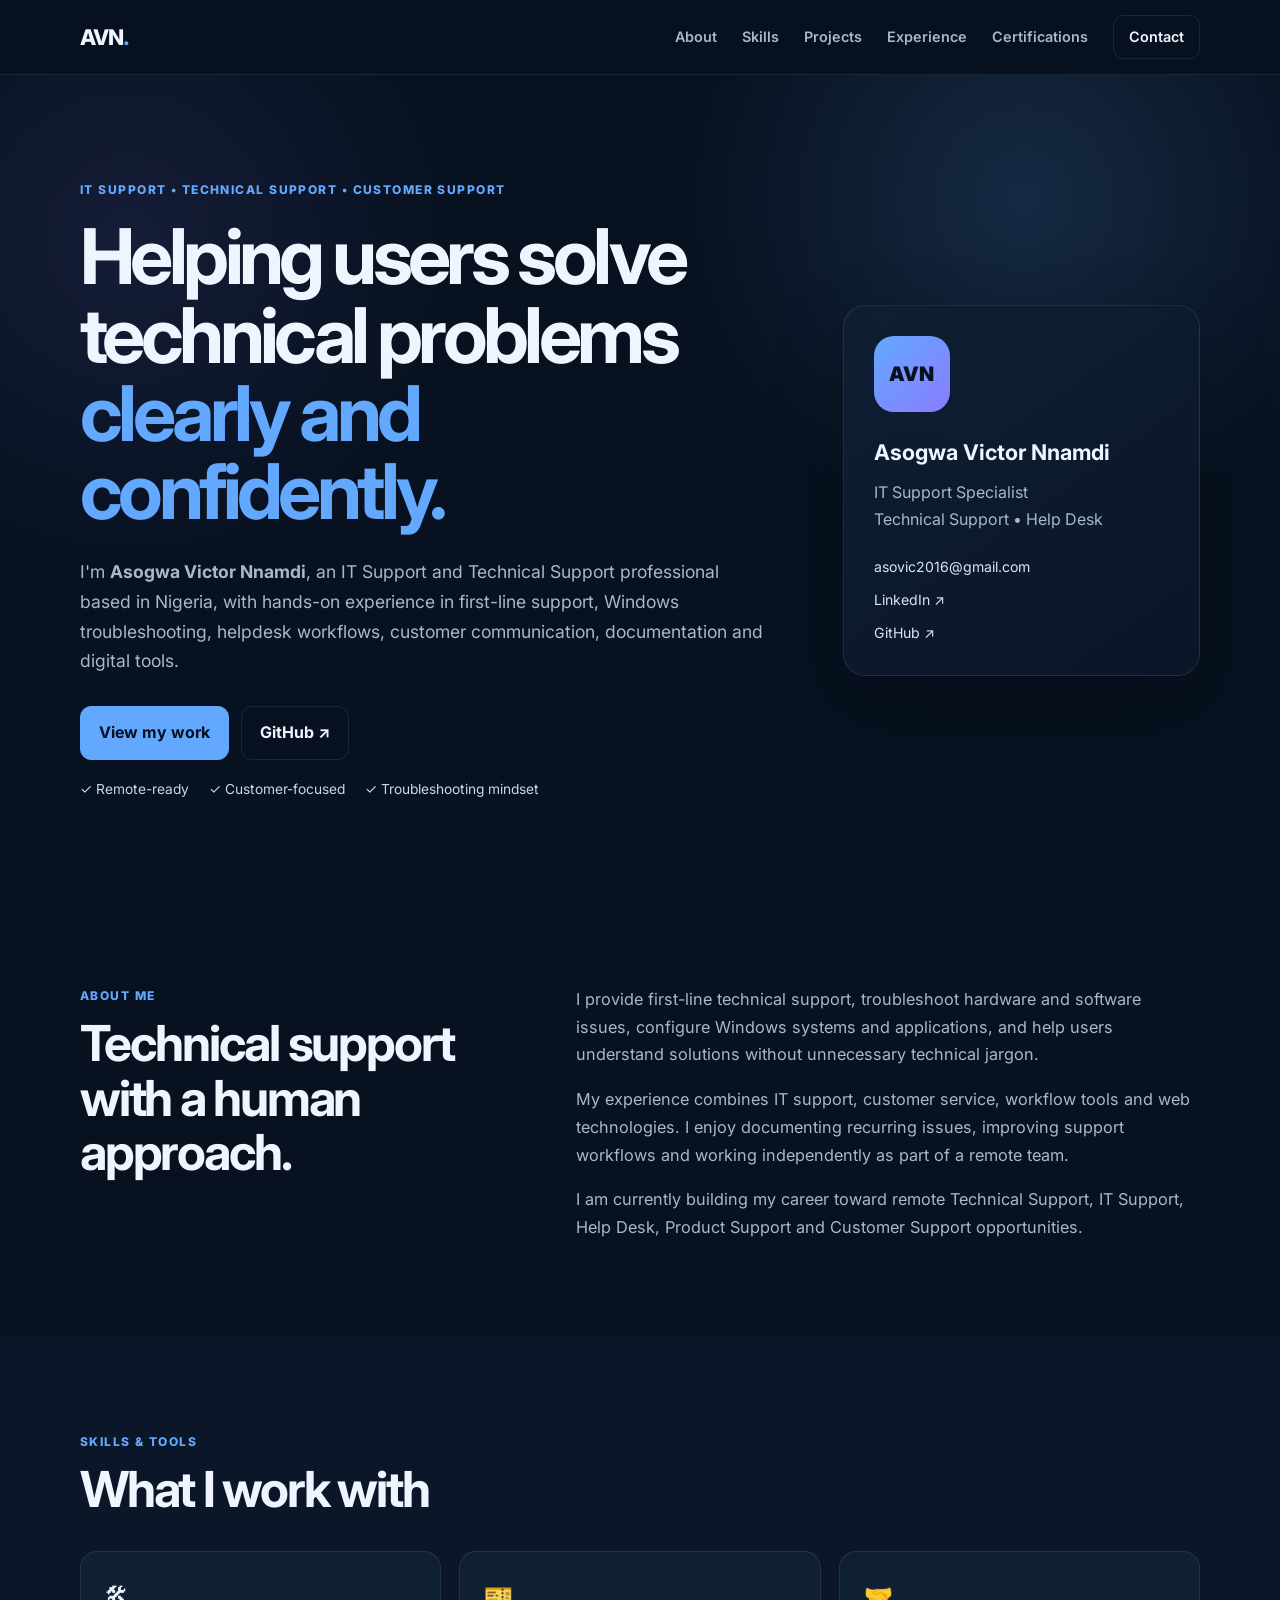
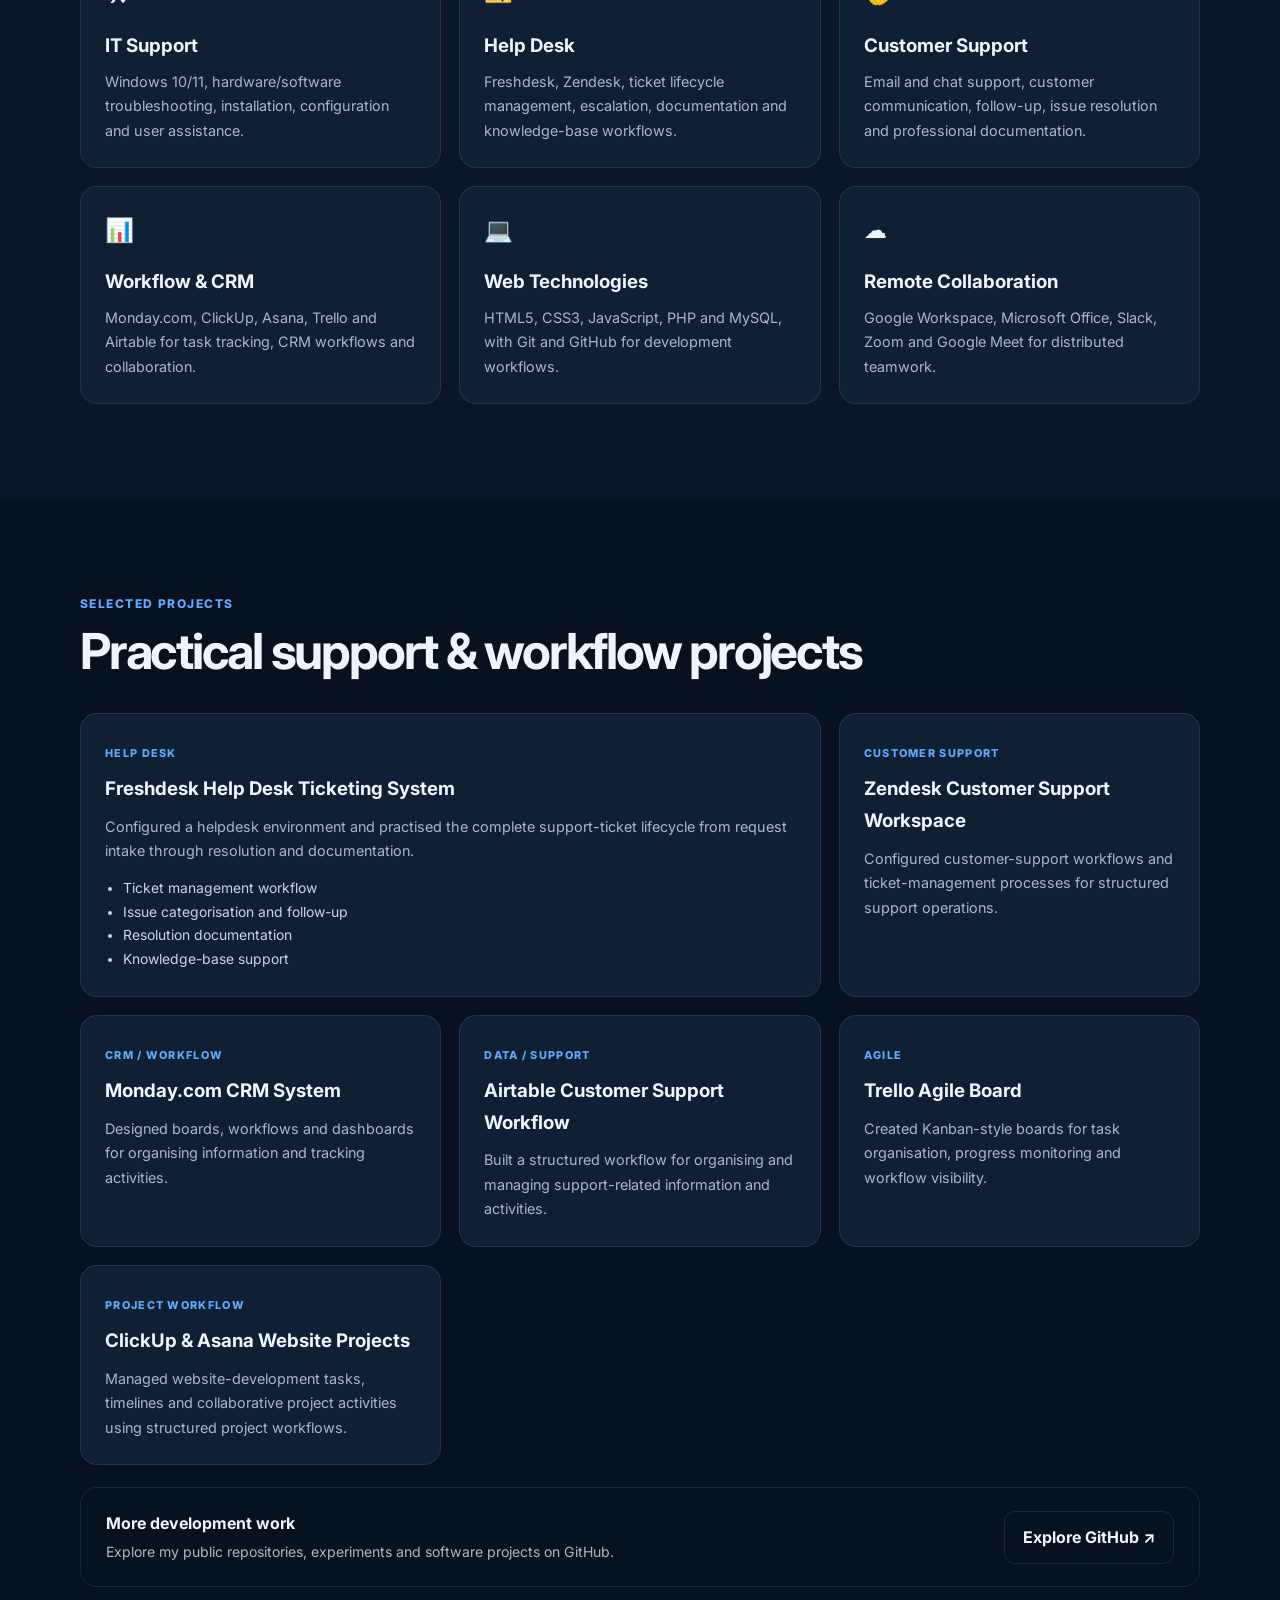
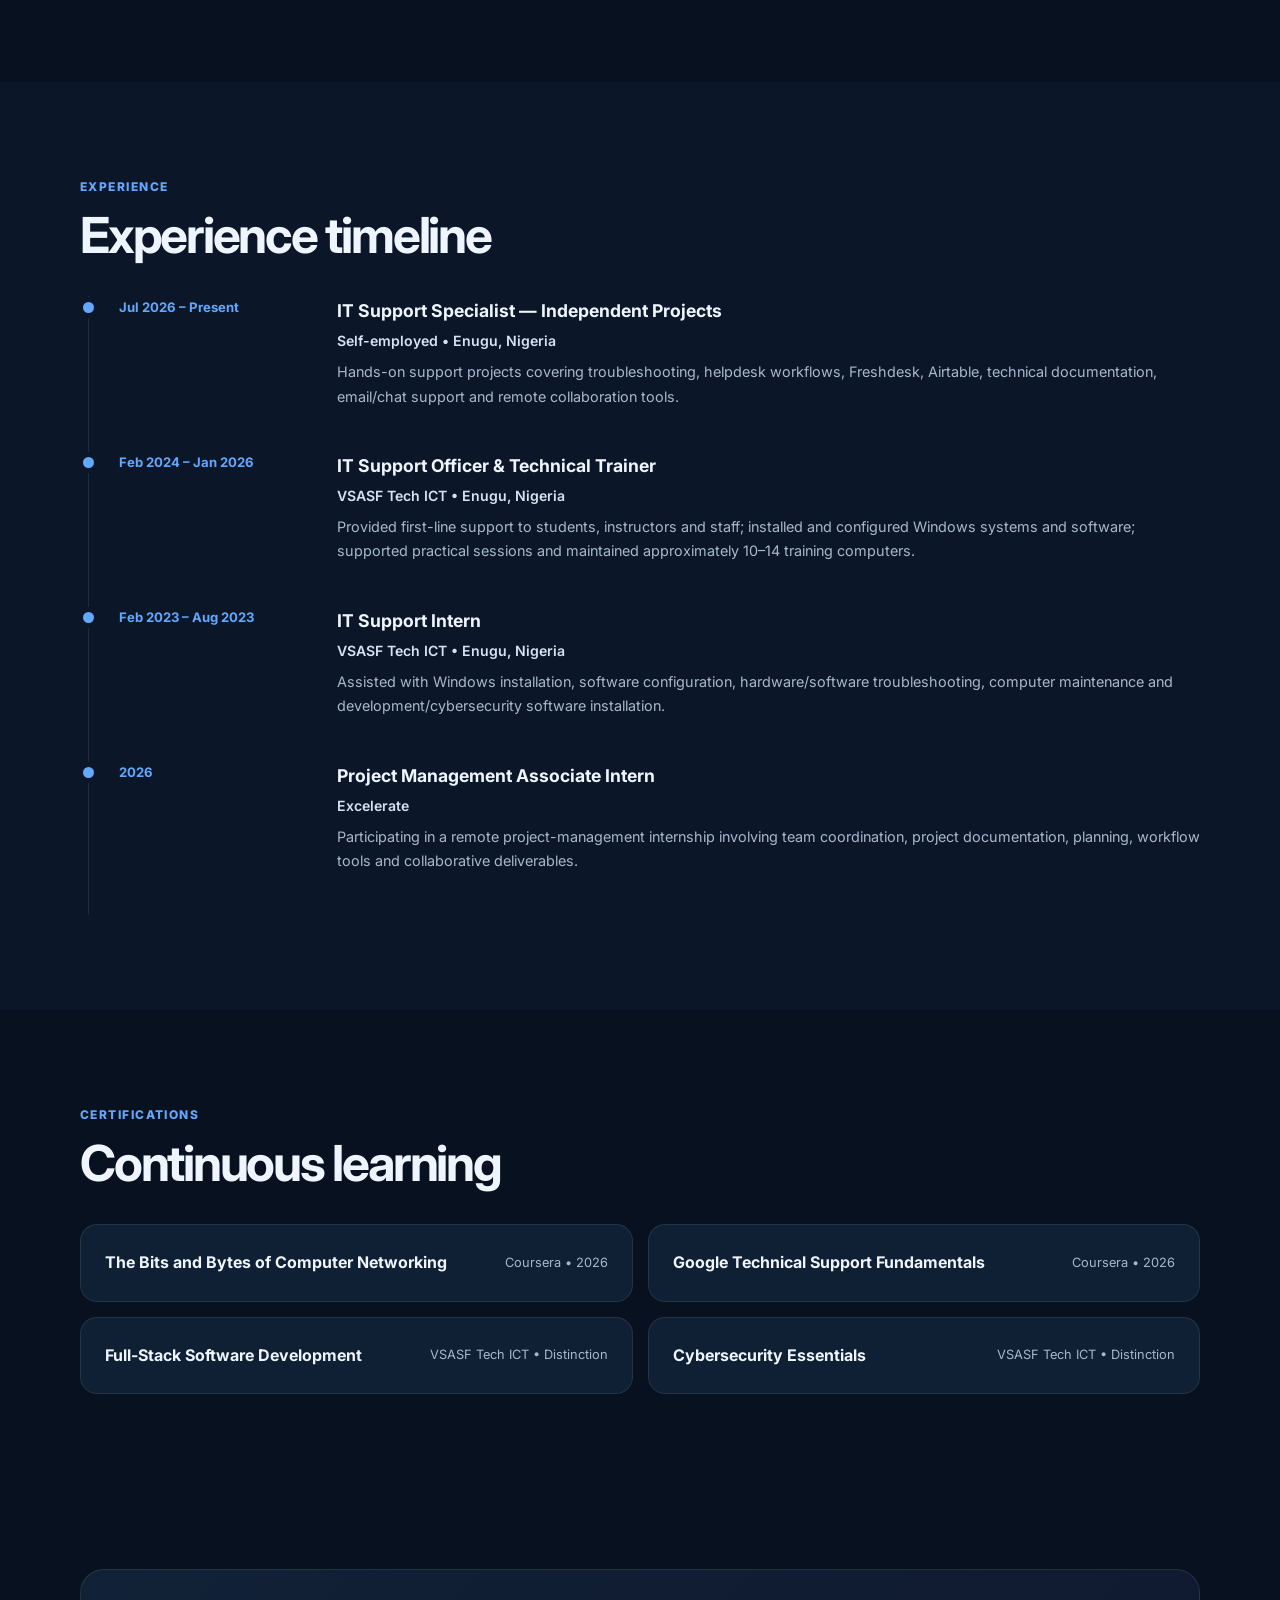
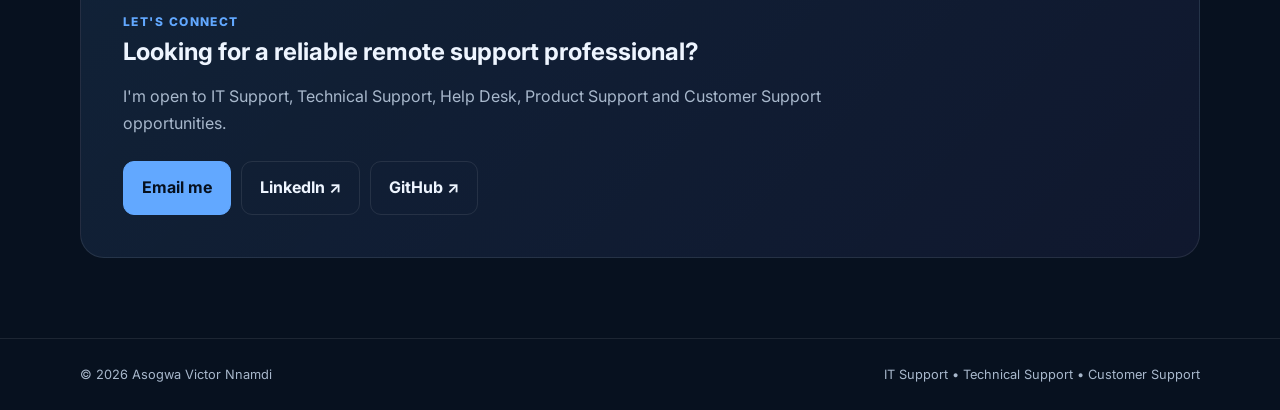
==== index.html @ 57d6f4da "Add files via upload" ====
<!DOCTYPE html>
<html lang="en">
<head>
  <meta charset="UTF-8">
  <meta name="viewport" content="width=device-width, initial-scale=1.0">
  <meta name="description" content="Asogwa Victor Nnamdi — IT Support Specialist, Technical Support and Customer Support professional.">
  <title>Asogwa Victor Nnamdi | IT Support & Technical Support</title>
  <link rel="preconnect" href="https://fonts.googleapis.com">
  <link rel="preconnect" href="https://fonts.gstatic.com" crossorigin>
  <link href="https://fonts.googleapis.com/css2?family=Inter:wght@400;500;600;700;800&display=swap" rel="stylesheet">
  <link rel="stylesheet" href="style.css">
</head>
<body>
  <header class="nav-wrap">
    <nav class="nav container">
      <a class="brand" href="#home">AVN<span>.</span></a>
      <button class="menu-btn" aria-label="Open menu">☰</button>
      <div class="nav-links">
        <a href="#about">About</a>
        <a href="#skills">Skills</a>
        <a href="#projects">Projects</a>
        <a href="#experience">Experience</a>
        <a href="#certifications">Certifications</a>
        <a href="#contact" class="nav-cta">Contact</a>
      </div>
    </nav>
  </header>

  <main>
    <section id="home" class="hero">
      <div class="container hero-grid">
        <div>
          <p class="eyebrow">IT SUPPORT • TECHNICAL SUPPORT • CUSTOMER SUPPORT</p>
          <h1>Helping users solve technical problems <span>clearly and confidently.</span></h1>
          <p class="hero-text">
            I'm <strong>Asogwa Victor Nnamdi</strong>, an IT Support and Technical Support professional
            based in Nigeria, with hands-on experience in first-line support, Windows troubleshooting,
            helpdesk workflows, customer communication, documentation and digital tools.
          </p>
          <div class="hero-actions">
            <a class="btn primary" href="#projects">View my work</a>
            <a class="btn secondary" href="https://github.com/asovic25" target="_blank" rel="noopener">GitHub ↗</a>
          </div>
          <div class="quick-points">
            <span>✓ Remote-ready</span>
            <span>✓ Customer-focused</span>
            <span>✓ Troubleshooting mindset</span>
          </div>
        </div>
        <aside class="hero-card">
          <div class="avatar">AVN</div>
          <h2>Asogwa Victor Nnamdi</h2>
          <p>IT Support Specialist<br>Technical Support • Help Desk</p>
          <div class="contact-mini">
            <a href="mailto:asovic2016@gmail.com">asovic2016@gmail.com</a>
            <a href="https://linkedin.com/in/asogwavictornnamdi" target="_blank" rel="noopener">LinkedIn ↗</a>
            <a href="https://github.com/asovic25" target="_blank" rel="noopener">GitHub ↗</a>
          </div>
        </aside>
      </div>
    </section>

    <section id="about" class="section">
      <div class="container two-col">
        <div>
          <p class="section-kicker">ABOUT ME</p>
          <h2>Technical support with a human approach.</h2>
        </div>
        <div class="about-copy">
          <p>
            I provide first-line technical support, troubleshoot hardware and software issues,
            configure Windows systems and applications, and help users understand solutions without
            unnecessary technical jargon.
          </p>
          <p>
            My experience combines IT support, customer service, workflow tools and web technologies.
            I enjoy documenting recurring issues, improving support workflows and working independently
            as part of a remote team.
          </p>
          <p>
            I am currently building my career toward remote Technical Support, IT Support, Help Desk,
            Product Support and Customer Support opportunities.
          </p>
        </div>
      </div>
    </section>

    <section id="skills" class="section alt">
      <div class="container">
        <p class="section-kicker">SKILLS & TOOLS</p>
        <h2>What I work with</h2>
        <div class="skill-grid">
          <article class="skill-card">
            <div class="icon">🛠</div>
            <h3>IT Support</h3>
            <p>Windows 10/11, hardware/software troubleshooting, installation, configuration and user assistance.</p>
          </article>
          <article class="skill-card">
            <div class="icon">🎫</div>
            <h3>Help Desk</h3>
            <p>Freshdesk, Zendesk, ticket lifecycle management, escalation, documentation and knowledge-base workflows.</p>
          </article>
          <article class="skill-card">
            <div class="icon">🤝</div>
            <h3>Customer Support</h3>
            <p>Email and chat support, customer communication, follow-up, issue resolution and professional documentation.</p>
          </article>
          <article class="skill-card">
            <div class="icon">📊</div>
            <h3>Workflow & CRM</h3>
            <p>Monday.com, ClickUp, Asana, Trello and Airtable for task tracking, CRM workflows and collaboration.</p>
          </article>
          <article class="skill-card">
            <div class="icon">💻</div>
            <h3>Web Technologies</h3>
            <p>HTML5, CSS3, JavaScript, PHP and MySQL, with Git and GitHub for development workflows.</p>
          </article>
          <article class="skill-card">
            <div class="icon">☁</div>
            <h3>Remote Collaboration</h3>
            <p>Google Workspace, Microsoft Office, Slack, Zoom and Google Meet for distributed teamwork.</p>
          </article>
        </div>
      </div>
    </section>

    <section id="projects" class="section">
      <div class="container">
        <p class="section-kicker">SELECTED PROJECTS</p>
        <h2>Practical support & workflow projects</h2>
        <div class="project-grid">
          <article class="project-card featured">
            <span class="tag">HELP DESK</span>
            <h3>Freshdesk Help Desk Ticketing System</h3>
            <p>Configured a helpdesk environment and practised the complete support-ticket lifecycle from request intake through resolution and documentation.</p>
            <ul>
              <li>Ticket management workflow</li>
              <li>Issue categorisation and follow-up</li>
              <li>Resolution documentation</li>
              <li>Knowledge-base support</li>
            </ul>
          </article>
          <article class="project-card">
            <span class="tag">CUSTOMER SUPPORT</span>
            <h3>Zendesk Customer Support Workspace</h3>
            <p>Configured customer-support workflows and ticket-management processes for structured support operations.</p>
          </article>
          <article class="project-card">
            <span class="tag">CRM / WORKFLOW</span>
            <h3>Monday.com CRM System</h3>
            <p>Designed boards, workflows and dashboards for organising information and tracking activities.</p>
          </article>
          <article class="project-card">
            <span class="tag">DATA / SUPPORT</span>
            <h3>Airtable Customer Support Workflow</h3>
            <p>Built a structured workflow for organising and managing support-related information and activities.</p>
          </article>
          <article class="project-card">
            <span class="tag">AGILE</span>
            <h3>Trello Agile Board</h3>
            <p>Created Kanban-style boards for task organisation, progress monitoring and workflow visibility.</p>
          </article>
          <article class="project-card">
            <span class="tag">PROJECT WORKFLOW</span>
            <h3>ClickUp & Asana Website Projects</h3>
            <p>Managed website-development tasks, timelines and collaborative project activities using structured project workflows.</p>
          </article>
        </div>
        <div class="github-strip">
          <div>
            <strong>More development work</strong>
            <p>Explore my public repositories, experiments and software projects on GitHub.</p>
          </div>
          <a class="btn secondary" href="https://github.com/asovic25" target="_blank" rel="noopener">Explore GitHub ↗</a>
        </div>
      </div>
    </section>

    <section id="experience" class="section alt">
      <div class="container">
        <p class="section-kicker">EXPERIENCE</p>
        <h2>Experience timeline</h2>
        <div class="timeline">
          <article class="timeline-item">
            <div class="date">Jul 2026 – Present</div>
            <div class="timeline-content">
              <h3>IT Support Specialist — Independent Projects</h3>
              <p class="company">Self-employed • Enugu, Nigeria</p>
              <p>Hands-on support projects covering troubleshooting, helpdesk workflows, Freshdesk, Airtable, technical documentation, email/chat support and remote collaboration tools.</p>
            </div>
          </article>
          <article class="timeline-item">
            <div class="date">Feb 2024 – Jan 2026</div>
            <div class="timeline-content">
              <h3>IT Support Officer & Technical Trainer</h3>
              <p class="company">VSASF Tech ICT • Enugu, Nigeria</p>
              <p>Provided first-line support to students, instructors and staff; installed and configured Windows systems and software; supported practical sessions and maintained approximately 10–14 training computers.</p>
            </div>
          </article>
          <article class="timeline-item">
            <div class="date">Feb 2023 – Aug 2023</div>
            <div class="timeline-content">
              <h3>IT Support Intern</h3>
              <p class="company">VSASF Tech ICT • Enugu, Nigeria</p>
              <p>Assisted with Windows installation, software configuration, hardware/software troubleshooting, computer maintenance and development/cybersecurity software installation.</p>
            </div>
          </article>
          <article class="timeline-item">
            <div class="date">2026</div>
            <div class="timeline-content">
              <h3>Project Management Associate Intern</h3>
              <p class="company">Excelerate</p>
              <p>Participating in a remote project-management internship involving team coordination, project documentation, planning, workflow tools and collaborative deliverables.</p>
            </div>
          </article>
        </div>
      </div>
    </section>

    <section id="certifications" class="section">
      <div class="container">
        <p class="section-kicker">CERTIFICATIONS</p>
        <h2>Continuous learning</h2>
        <div class="cert-grid">
          <div class="cert-card"><strong>The Bits and Bytes of Computer Networking</strong><span>Coursera • 2026</span></div>
          <div class="cert-card"><strong>Google Technical Support Fundamentals</strong><span>Coursera • 2026</span></div>
          <div class="cert-card"><strong>Full-Stack Software Development</strong><span>VSASF Tech ICT • Distinction</span></div>
          <div class="cert-card"><strong>Cybersecurity Essentials</strong><span>VSASF Tech ICT • Distinction</span></div>
        </div>
      </div>
    </section>

    <section id="contact" class="contact-section">
      <div class="container contact-box">
        <div>
          <p class="section-kicker">LET'S CONNECT</p>
          <h2>Looking for a reliable remote support professional?</h2>
          <p>I'm open to IT Support, Technical Support, Help Desk, Product Support and Customer Support opportunities.</p>
        </div>
        <div class="contact-actions">
          <a class="btn primary" href="mailto:asovic2016@gmail.com?subject=Remote%20Tech%20Support%20Opportunity">Email me</a>
          <a class="btn secondary" href="https://linkedin.com/in/asogwavictornnamdi" target="_blank" rel="noopener">LinkedIn ↗</a>
          <a class="btn secondary" href="https://github.com/asovic25" target="_blank" rel="noopener">GitHub ↗</a>
        </div>
      </div>
    </section>
  </main>

  <footer>
    <div class="container footer-inner">
      <span>© <span id="year"></span> Asogwa Victor Nnamdi</span>
      <span>IT Support • Technical Support • Customer Support</span>
    </div>
  </footer>

  <script src="script.js"></script>
</body>
</html>
---- style.css ----
*{box-sizing:border-box;margin:0;padding:0}
:root{--bg:#07111f;--bg2:#0b1728;--card:#0f1f34;--text:#eef5ff;--muted:#a8b8cc;--accent:#62a8ff;--accent2:#8b7cff;--border:rgba(255,255,255,.09);--max:1120px}
html{scroll-behavior:smooth}
body{font-family:Inter,system-ui,-apple-system,BlinkMacSystemFont,"Segoe UI",sans-serif;background:var(--bg);color:var(--text);line-height:1.7}
a{color:inherit;text-decoration:none}
.container{width:min(92%,var(--max));margin:auto}
.nav-wrap{position:sticky;top:0;z-index:50;background:rgba(7,17,31,.86);backdrop-filter:blur(16px);border-bottom:1px solid var(--border)}
.nav{height:74px;display:flex;align-items:center;justify-content:space-between}
.brand{font-size:1.35rem;font-weight:800;letter-spacing:-.05em}.brand span{color:var(--accent)}
.nav-links{display:flex;gap:25px;align-items:center}.nav-links a{color:var(--muted);font-size:.9rem;font-weight:600}.nav-links a:hover{color:var(--text)}
.nav-cta{border:1px solid var(--border);padding:9px 15px;border-radius:10px!important;color:var(--text)!important}
.menu-btn{display:none;background:none;border:0;color:var(--text);font-size:1.5rem}
.hero{padding:105px 0 90px;background:radial-gradient(circle at 80% 15%,rgba(98,168,255,.16),transparent 28%),radial-gradient(circle at 10% 20%,rgba(139,124,255,.11),transparent 25%)}
.hero-grid{display:grid;grid-template-columns:1.55fr .8fr;gap:70px;align-items:center}
.eyebrow,.section-kicker{color:var(--accent);font-weight:800;letter-spacing:.12em;font-size:.75rem}
.hero h1{font-size:clamp(2.6rem,6vw,5rem);line-height:1.02;letter-spacing:-.06em;margin:18px 0 25px;max-width:850px}
.hero h1 span{display:block;color:var(--accent)}
.hero-text{font-size:1.1rem;color:var(--muted);max-width:720px}
.hero-actions{display:flex;gap:12px;margin:30px 0 18px;flex-wrap:wrap}
.btn{display:inline-flex;align-items:center;justify-content:center;padding:12px 18px;border-radius:11px;font-weight:700;border:1px solid var(--border);transition:.2s}.btn:hover{transform:translateY(-2px)}
.primary{background:var(--accent);color:#06101e;border-color:var(--accent)}.secondary{background:transparent}
.quick-points{display:flex;gap:20px;flex-wrap:wrap;color:#cbd7e7;font-size:.86rem}
.hero-card{background:linear-gradient(145deg,rgba(15,31,52,.96),rgba(11,23,40,.96));border:1px solid var(--border);border-radius:22px;padding:30px;box-shadow:0 24px 70px rgba(0,0,0,.22)}
.avatar{width:76px;height:76px;border-radius:20px;display:grid;place-items:center;background:linear-gradient(135deg,var(--accent),var(--accent2));color:#07111f;font-weight:900;font-size:1.25rem;margin-bottom:22px}
.hero-card h2{font-size:1.35rem}.hero-card>p{color:var(--muted);margin:8px 0 22px}.contact-mini{display:grid;gap:9px}.contact-mini a{color:#d7e5f7;font-size:.88rem}.contact-mini a:hover{color:var(--accent)}
.section{padding:95px 0}.alt{background:var(--bg2)}.section h2{font-size:clamp(2rem,4vw,3.1rem);letter-spacing:-.045em;line-height:1.1;margin:10px 0 34px}
.two-col{display:grid;grid-template-columns:.8fr 1.2fr;gap:80px}.about-copy{color:var(--muted);font-size:1.02rem}.about-copy p+p{margin-top:17px}
.skill-grid,.project-grid{display:grid;grid-template-columns:repeat(3,1fr);gap:18px}
.skill-card,.project-card,.cert-card{background:var(--card);border:1px solid var(--border);border-radius:17px;padding:24px}
.icon{font-size:1.45rem;margin-bottom:15px}.skill-card h3,.project-card h3{margin-bottom:8px}.skill-card p,.project-card p{color:var(--muted);font-size:.9rem}
.project-card{min-height:190px}.project-card.featured{grid-column:span 2}.tag{font-size:.68rem;color:var(--accent);font-weight:800;letter-spacing:.12em}.project-card h3{margin:8px 0 10px}.project-card ul{margin:13px 0 0 18px;color:#c8d5e6;font-size:.87rem}
.github-strip{margin-top:22px;border:1px solid var(--border);border-radius:17px;padding:22px 25px;display:flex;justify-content:space-between;gap:20px;align-items:center}.github-strip p{color:var(--muted);font-size:.88rem;margin-top:3px}
.timeline{border-left:1px solid var(--border);margin-left:8px}.timeline-item{display:grid;grid-template-columns:190px 1fr;gap:28px;padding:0 0 42px 30px;position:relative}.timeline-item:before{content:"";position:absolute;left:-6px;top:6px;width:11px;height:11px;border-radius:50%;background:var(--accent);box-shadow:0 0 0 5px var(--bg2)}
.date{color:var(--accent);font-weight:700;font-size:.82rem}.timeline-content h3{font-size:1.1rem}.company{color:#d6e3f2;font-weight:600;font-size:.88rem;margin:3px 0 7px}.timeline-content p:last-child{color:var(--muted);font-size:.9rem}
.cert-grid{display:grid;grid-template-columns:repeat(2,1fr);gap:15px}.cert-card{display:flex;justify-content:space-between;gap:15px;align-items:center}.cert-card span{color:var(--muted);font-size:.8rem;text-align:right}
.contact-section{padding:80px 0}.contact-box{border:1px solid var(--border);border-radius:24px;padding:42px;background:linear-gradient(135deg,rgba(98,168,255,.11),rgba(139,124,255,.07))}
.contact-box h2{max-width:700px;margin-bottom:10px}.contact-box>div>p:last-child{color:var(--muted);max-width:700px}.contact-actions{display:flex;gap:10px;flex-wrap:wrap;margin-top:24px}
footer{border-top:1px solid var(--border);padding:25px 0;color:var(--muted);font-size:.8rem}.footer-inner{display:flex;justify-content:space-between;gap:20px}
@media(max-width:850px){.nav-links{display:none;position:absolute;top:74px;left:0;right:0;background:var(--bg);padding:18px 4%;border-bottom:1px solid var(--border);flex-direction:column;align-items:flex-start}.nav-links.open{display:flex}.menu-btn{display:block}.hero-grid,.two-col{grid-template-columns:1fr;gap:35px}.hero{padding-top:75px}.skill-grid,.project-grid{grid-template-columns:1fr 1fr}.project-card.featured{grid-column:span 2}}
@media(max-width:560px){.hero h1{font-size:2.65rem}.section{padding:70px 0}.skill-grid,.project-grid,.cert-grid{grid-template-columns:1fr}.project-card.featured{grid-column:span 1}.timeline-item{grid-template-columns:1fr;gap:6px}.github-strip,.footer-inner{flex-direction:column;align-items:flex-start}.cert-card{display:block}.cert-card span{display:block;text-align:left;margin-top:5px}}
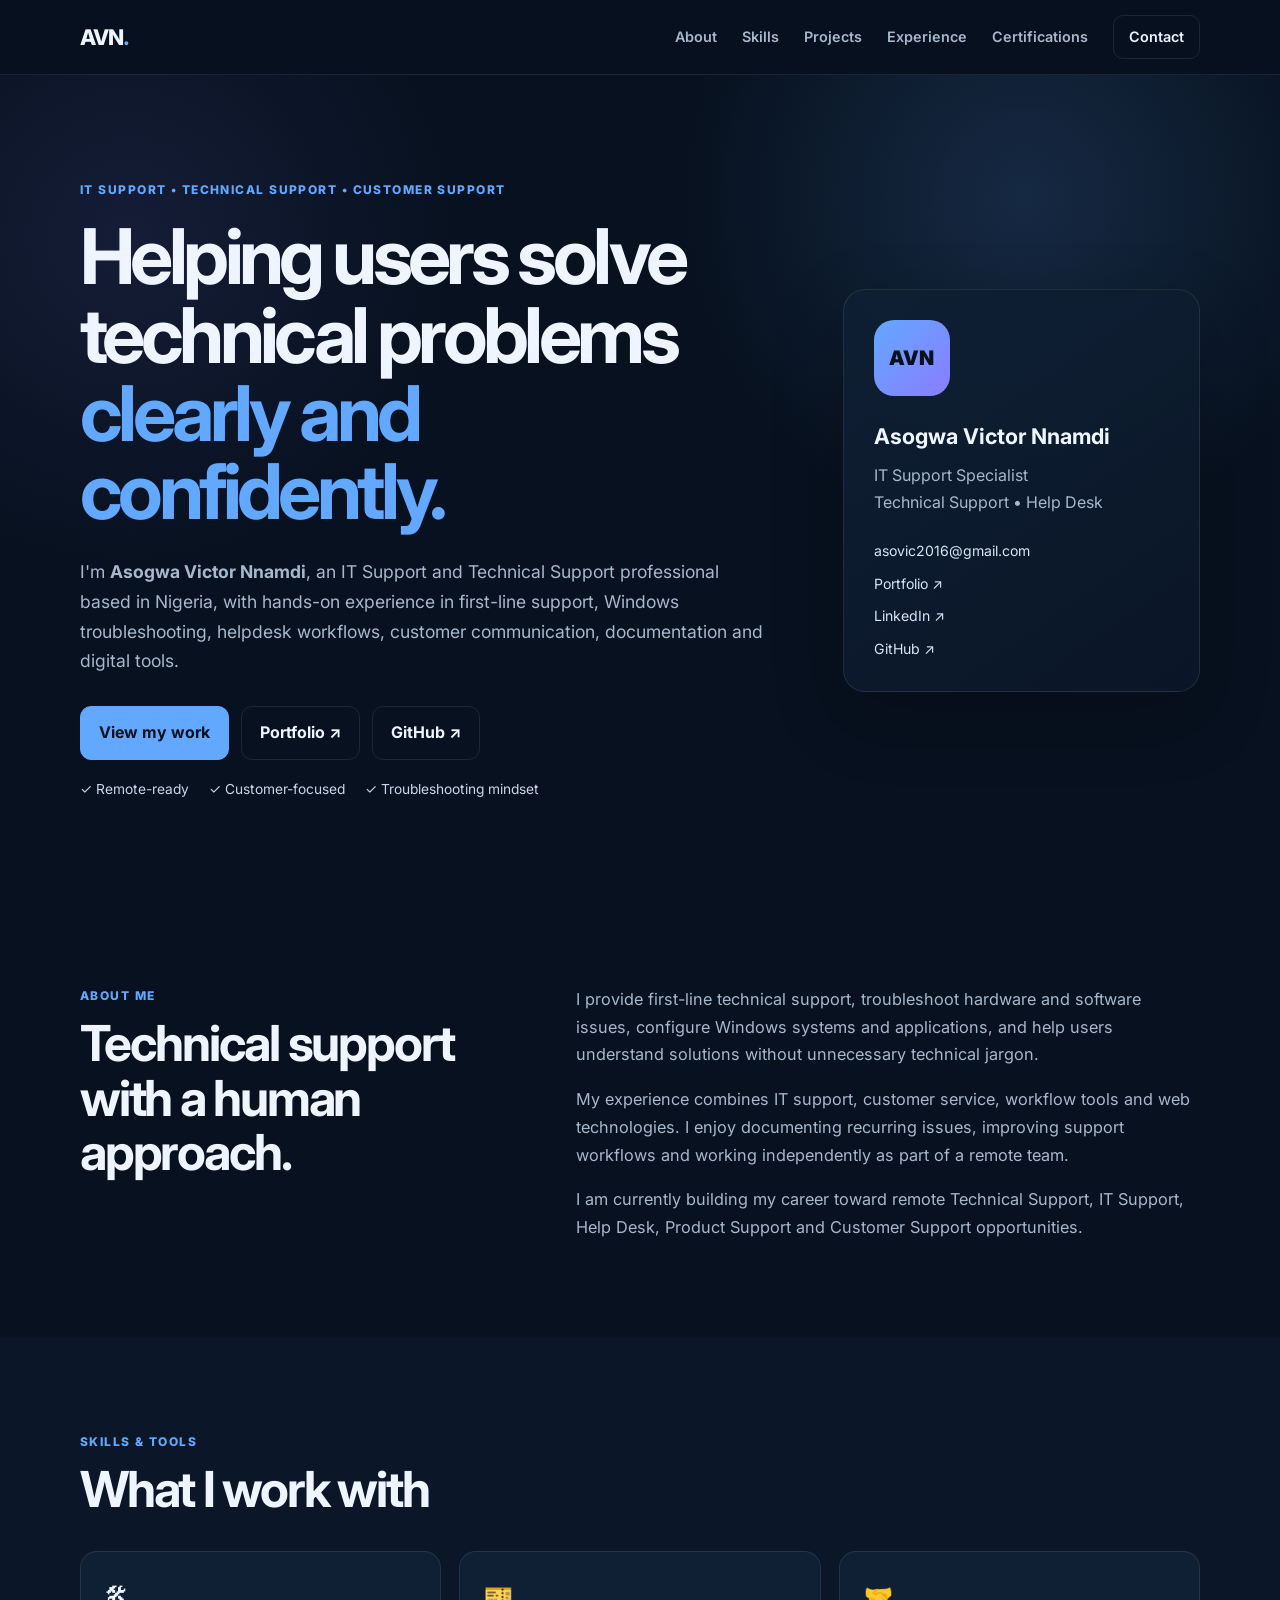
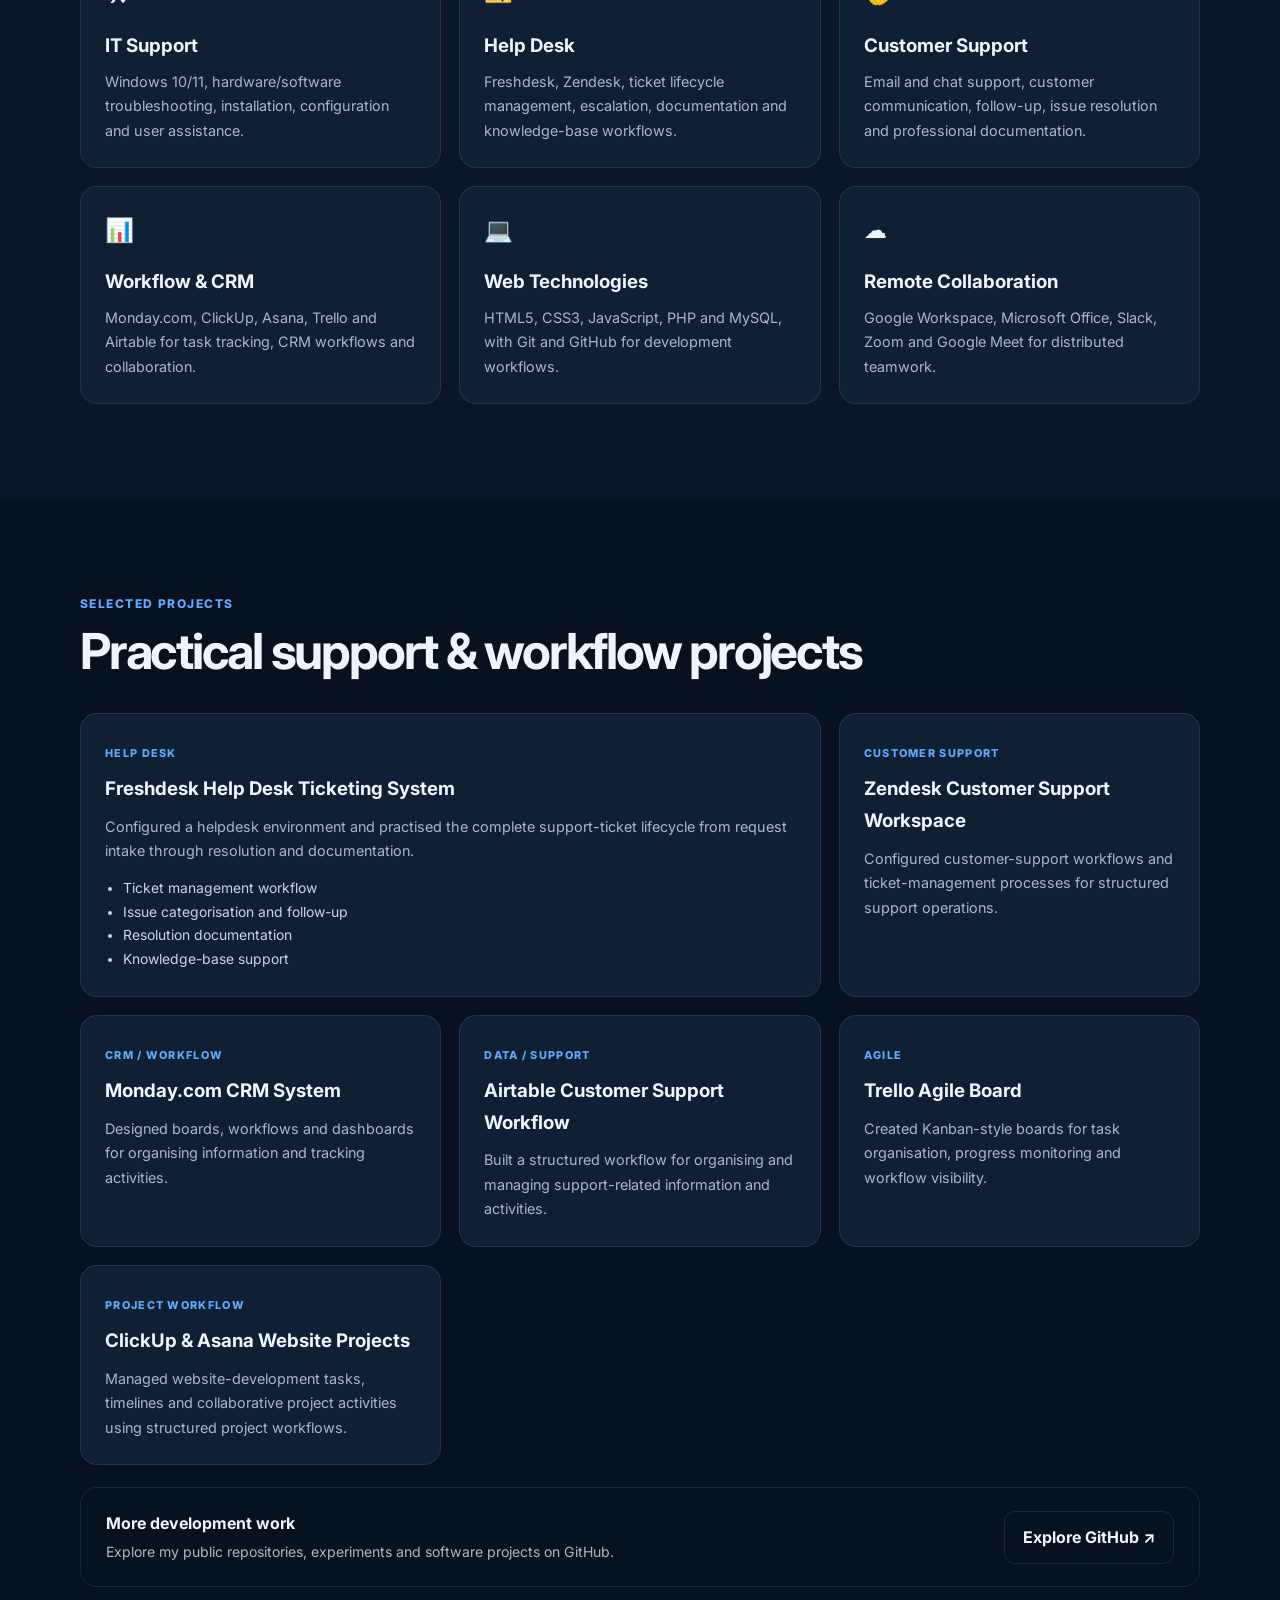
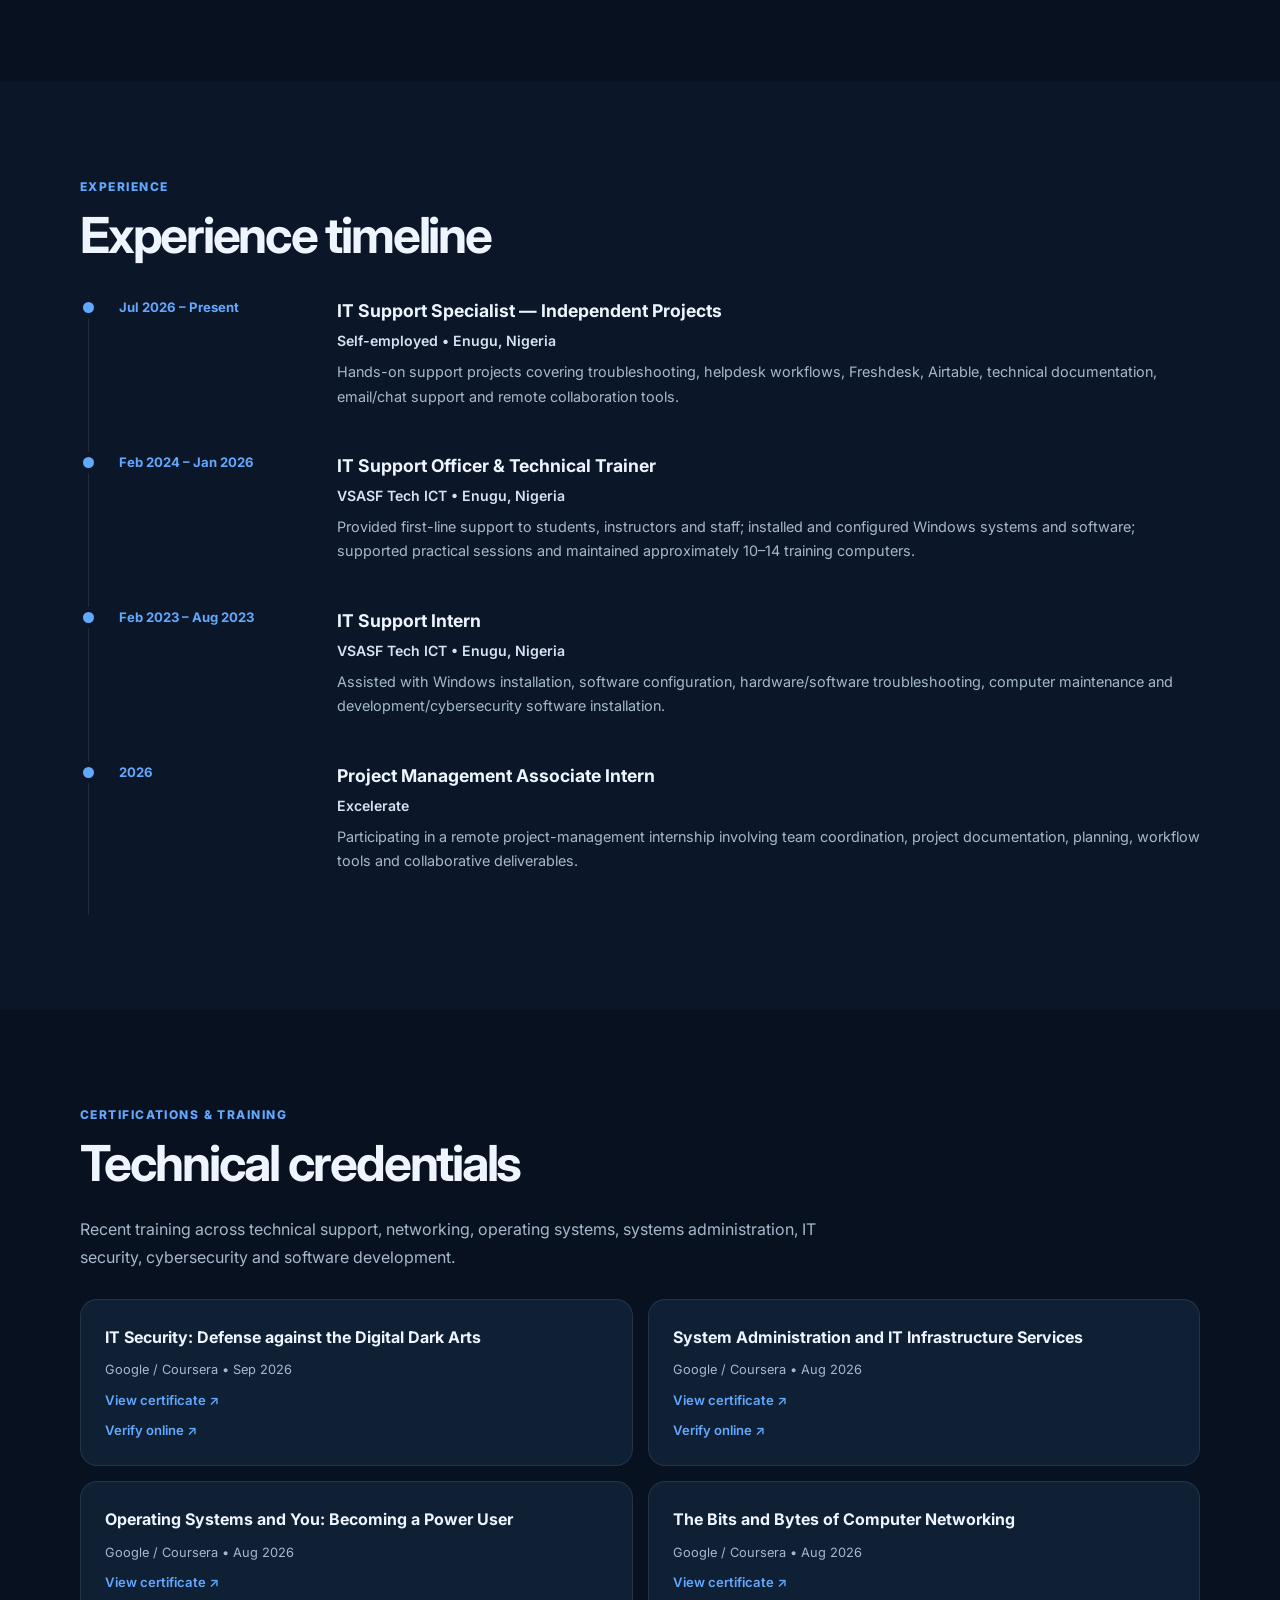
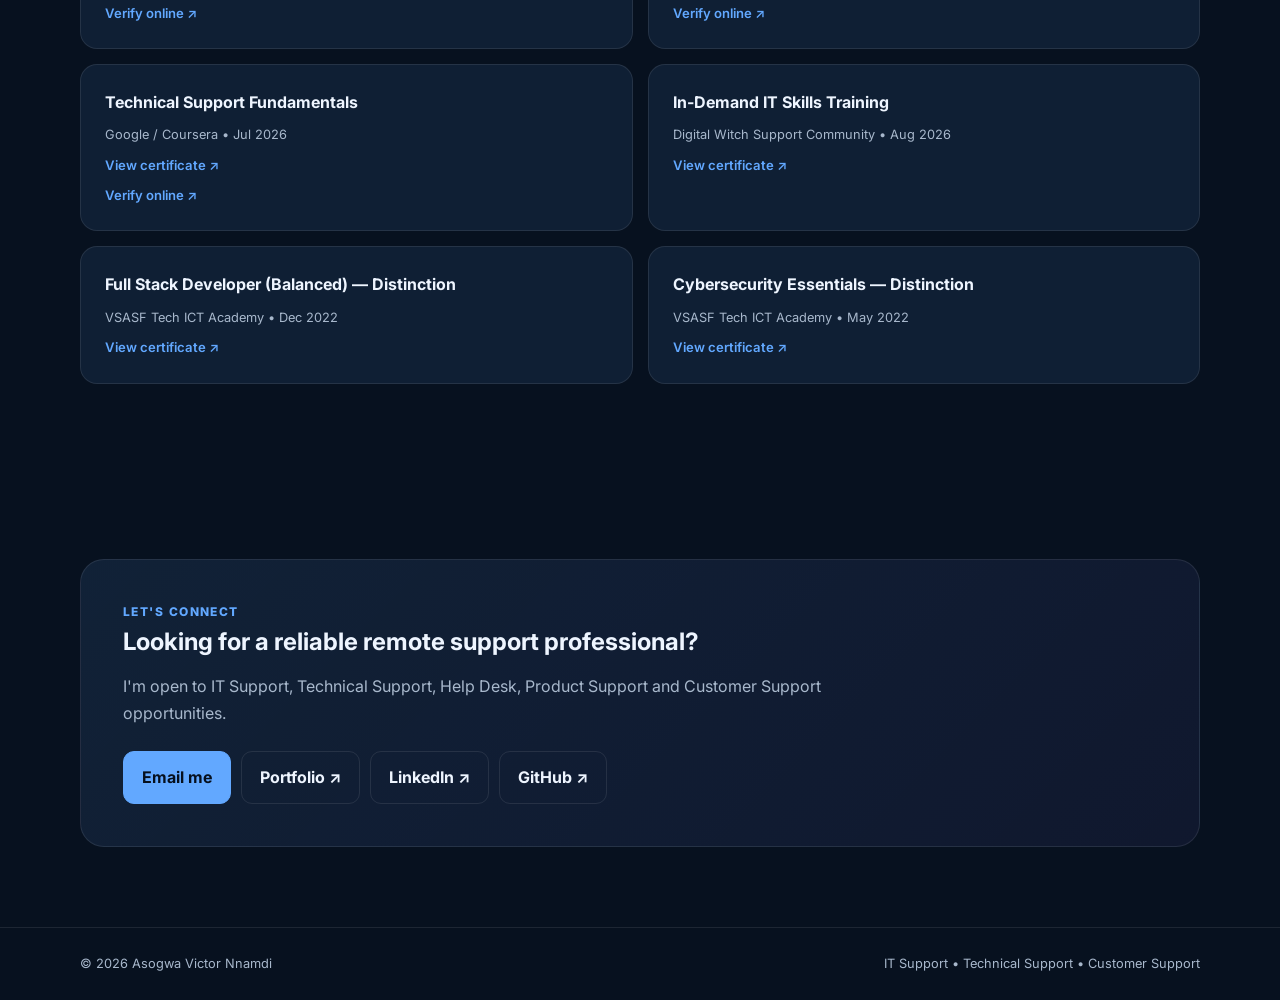
==== commit b9c497b5: "Add files via upload" ====
--- a/index.html
+++ b/index.html
@@ -39,6 +39,7 @@
           </p>
           <div class="hero-actions">
             <a class="btn primary" href="#projects">View my work</a>
+            <a class="btn secondary" href="https://asovic25.github.io/" target="_blank" rel="noopener">Portfolio ↗</a>
             <a class="btn secondary" href="https://github.com/asovic25" target="_blank" rel="noopener">GitHub ↗</a>
           </div>
           <div class="quick-points">
@@ -53,6 +54,7 @@
           <p>IT Support Specialist<br>Technical Support • Help Desk</p>
           <div class="contact-mini">
             <a href="mailto:asovic2016@gmail.com">asovic2016@gmail.com</a>
+            <a href="https://asovic25.github.io/" target="_blank" rel="noopener">Portfolio ↗</a>
             <a href="https://linkedin.com/in/asogwavictornnamdi" target="_blank" rel="noopener">LinkedIn ↗</a>
             <a href="https://github.com/asovic25" target="_blank" rel="noopener">GitHub ↗</a>
           </div>
@@ -219,13 +221,18 @@
 
     <section id="certifications" class="section">
       <div class="container">
-        <p class="section-kicker">CERTIFICATIONS</p>
-        <h2>Continuous learning</h2>
+        <p class="section-kicker">CERTIFICATIONS & TRAINING</p>
+        <h2>Technical credentials</h2>
+        <p class="section-intro">Recent training across technical support, networking, operating systems, systems administration, IT security, cybersecurity and software development.</p>
         <div class="cert-grid">
-          <div class="cert-card"><strong>The Bits and Bytes of Computer Networking</strong><span>Coursera • 2026</span></div>
-          <div class="cert-card"><strong>Google Technical Support Fundamentals</strong><span>Coursera • 2026</span></div>
-          <div class="cert-card"><strong>Full-Stack Software Development</strong><span>VSASF Tech ICT • Distinction</span></div>
-          <div class="cert-card"><strong>Cybersecurity Essentials</strong><span>VSASF Tech ICT • Distinction</span></div>
+          <div class="cert-card"><strong>IT Security: Defense against the Digital Dark Arts</strong><span>Google / Coursera • Sep 2026</span><a href="certificates/google-it-security-defense-digital-dark-arts.pdf" target="_blank" rel="noopener">View certificate ↗</a><a href="https://coursera.org/verify/KNKKADQCFWEG" target="_blank" rel="noopener">Verify online ↗</a></div>
+          <div class="cert-card"><strong>System Administration and IT Infrastructure Services</strong><span>Google / Coursera • Aug 2026</span><a href="certificates/google-system-administration-it-infrastructure.pdf" target="_blank" rel="noopener">View certificate ↗</a><a href="https://coursera.org/verify/XM4FLZCTZO96" target="_blank" rel="noopener">Verify online ↗</a></div>
+          <div class="cert-card"><strong>Operating Systems and You: Becoming a Power User</strong><span>Google / Coursera • Aug 2026</span><a href="certificates/google-operating-systems-and-you.pdf" target="_blank" rel="noopener">View certificate ↗</a><a href="https://coursera.org/verify/2T2LDO8WOL9L" target="_blank" rel="noopener">Verify online ↗</a></div>
+          <div class="cert-card"><strong>The Bits and Bytes of Computer Networking</strong><span>Google / Coursera • Aug 2026</span><a href="certificates/google-bits-and-bytes-networking.pdf" target="_blank" rel="noopener">View certificate ↗</a><a href="https://coursera.org/verify/13621RRF4XJH" target="_blank" rel="noopener">Verify online ↗</a></div>
+          <div class="cert-card"><strong>Technical Support Fundamentals</strong><span>Google / Coursera • Jul 2026</span><a href="certificates/google-technical-support-fundamentals.pdf" target="_blank" rel="noopener">View certificate ↗</a><a href="https://coursera.org/verify/5PYQ3DYUPFN9" target="_blank" rel="noopener">Verify online ↗</a></div>
+          <div class="cert-card"><strong>In-Demand IT Skills Training</strong><span>Digital Witch Support Community • Aug 2026</span><a href="certificates/digital-witch-in-demand-it-skills.pdf" target="_blank" rel="noopener">View certificate ↗</a></div>
+          <div class="cert-card"><strong>Full Stack Developer (Balanced) — Distinction</strong><span>VSASF Tech ICT Academy • Dec 2022</span><a href="certificates/vsasf-full-stack-developer-distinction.png" target="_blank" rel="noopener">View certificate ↗</a></div>
+          <div class="cert-card"><strong>Cybersecurity Essentials — Distinction</strong><span>VSASF Tech ICT Academy • May 2022</span><a href="certificates/vsasf-cybersecurity-essentials-distinction.png" target="_blank" rel="noopener">View certificate ↗</a></div>
         </div>
       </div>
     </section>
@@ -239,6 +246,7 @@
         </div>
         <div class="contact-actions">
           <a class="btn primary" href="mailto:asovic2016@gmail.com?subject=Remote%20Tech%20Support%20Opportunity">Email me</a>
+          <a class="btn secondary" href="https://asovic25.github.io/" target="_blank" rel="noopener">Portfolio ↗</a>
           <a class="btn secondary" href="https://linkedin.com/in/asogwavictornnamdi" target="_blank" rel="noopener">LinkedIn ↗</a>
           <a class="btn secondary" href="https://github.com/asovic25" target="_blank" rel="noopener">GitHub ↗</a>
         </div>
--- a/style.css
+++ b/style.css
@@ -32,9 +32,9 @@
 .github-strip{margin-top:22px;border:1px solid var(--border);border-radius:17px;padding:22px 25px;display:flex;justify-content:space-between;gap:20px;align-items:center}.github-strip p{color:var(--muted);font-size:.88rem;margin-top:3px}
 .timeline{border-left:1px solid var(--border);margin-left:8px}.timeline-item{display:grid;grid-template-columns:190px 1fr;gap:28px;padding:0 0 42px 30px;position:relative}.timeline-item:before{content:"";position:absolute;left:-6px;top:6px;width:11px;height:11px;border-radius:50%;background:var(--accent);box-shadow:0 0 0 5px var(--bg2)}
 .date{color:var(--accent);font-weight:700;font-size:.82rem}.timeline-content h3{font-size:1.1rem}.company{color:#d6e3f2;font-weight:600;font-size:.88rem;margin:3px 0 7px}.timeline-content p:last-child{color:var(--muted);font-size:.9rem}
-.cert-grid{display:grid;grid-template-columns:repeat(2,1fr);gap:15px}.cert-card{display:flex;justify-content:space-between;gap:15px;align-items:center}.cert-card span{color:var(--muted);font-size:.8rem;text-align:right}
+.section-intro{max-width:760px;color:var(--muted);margin:-8px 0 28px}.cert-grid{display:grid;grid-template-columns:repeat(2,1fr);gap:15px}.cert-card{display:flex;flex-direction:column;align-items:flex-start;gap:8px}.cert-card span{color:var(--muted);font-size:.8rem}.cert-card a{color:var(--accent);font-size:.82rem;text-decoration:none;font-weight:600}.cert-card a:hover{text-decoration:underline}
 .contact-section{padding:80px 0}.contact-box{border:1px solid var(--border);border-radius:24px;padding:42px;background:linear-gradient(135deg,rgba(98,168,255,.11),rgba(139,124,255,.07))}
 .contact-box h2{max-width:700px;margin-bottom:10px}.contact-box>div>p:last-child{color:var(--muted);max-width:700px}.contact-actions{display:flex;gap:10px;flex-wrap:wrap;margin-top:24px}
 footer{border-top:1px solid var(--border);padding:25px 0;color:var(--muted);font-size:.8rem}.footer-inner{display:flex;justify-content:space-between;gap:20px}
 @media(max-width:850px){.nav-links{display:none;position:absolute;top:74px;left:0;right:0;background:var(--bg);padding:18px 4%;border-bottom:1px solid var(--border);flex-direction:column;align-items:flex-start}.nav-links.open{display:flex}.menu-btn{display:block}.hero-grid,.two-col{grid-template-columns:1fr;gap:35px}.hero{padding-top:75px}.skill-grid,.project-grid{grid-template-columns:1fr 1fr}.project-card.featured{grid-column:span 2}}
-@media(max-width:560px){.hero h1{font-size:2.65rem}.section{padding:70px 0}.skill-grid,.project-grid,.cert-grid{grid-template-columns:1fr}.project-card.featured{grid-column:span 1}.timeline-item{grid-template-columns:1fr;gap:6px}.github-strip,.footer-inner{flex-direction:column;align-items:flex-start}.cert-card{display:block}.cert-card span{display:block;text-align:left;margin-top:5px}}
+@media(max-width:560px){.hero h1{font-size:2.65rem}.section{padding:70px 0}.skill-grid,.project-grid,.cert-grid{grid-template-columns:1fr}.project-card.featured{grid-column:span 1}.timeline-item{grid-template-columns:1fr;gap:6px}.github-strip,.footer-inner{flex-direction:column;align-items:flex-start}.cert-card{display:block}.cert-card span{display:block;text-align:left;margin-top:5px}.cert-card a{display:inline-block;margin:7px 12px 0 0}}
